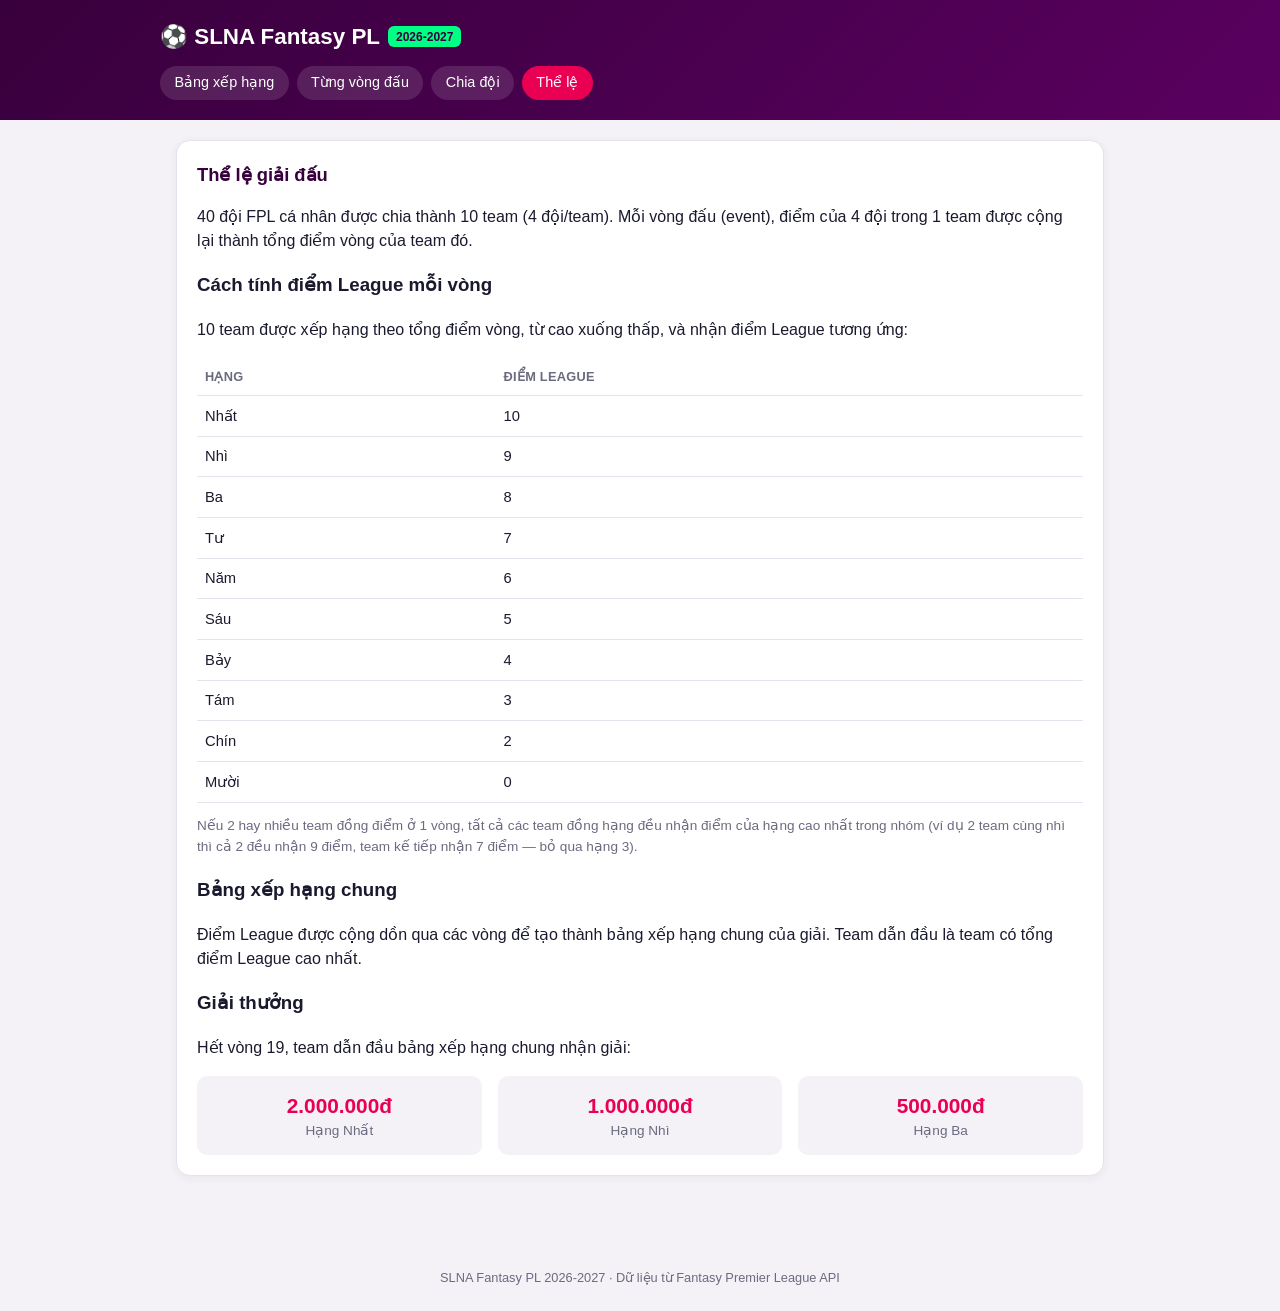
==== rules.html @ 644e170e "Initial version: static FPL classic-league site with hourly score sync Vanilla HTML/CSS/JS frontend " ====
<!doctype html>
<html lang="vi">
<head>
  <meta charset="utf-8" />
  <meta name="viewport" content="width=device-width, initial-scale=1" />
  <title>SLNA Fantasy PL 2026-2027 — Thể lệ</title>
  <link rel="stylesheet" href="assets/style.css" />
</head>
<body>
  <header class="site-header">
    <div class="header-inner">
      <h1>⚽ SLNA Fantasy PL <span class="badge">2026-2027</span></h1>
      <nav class="site-nav">
        <a href="index.html">Bảng xếp hạng</a>
        <a href="round.html">Từng vòng đấu</a>
        <a href="teams.html">Chia đội</a>
        <a href="rules.html" class="active">Thể lệ</a>
      </nav>
    </div>
  </header>

  <main>
    <div class="card">
      <h2>Thể lệ giải đấu</h2>
      <p>40 đội FPL cá nhân được chia thành 10 team (4 đội/team). Mỗi vòng đấu (event),
        điểm của 4 đội trong 1 team được cộng lại thành tổng điểm vòng của team đó.</p>

      <h3>Cách tính điểm League mỗi vòng</h3>
      <p>10 team được xếp hạng theo tổng điểm vòng, từ cao xuống thấp, và nhận điểm League
        tương ứng:</p>
      <table>
        <thead>
          <tr><th>Hạng</th><th>Điểm League</th></tr>
        </thead>
        <tbody>
          <tr><td>Nhất</td><td>10</td></tr>
          <tr><td>Nhì</td><td>9</td></tr>
          <tr><td>Ba</td><td>8</td></tr>
          <tr><td>Tư</td><td>7</td></tr>
          <tr><td>Năm</td><td>6</td></tr>
          <tr><td>Sáu</td><td>5</td></tr>
          <tr><td>Bảy</td><td>4</td></tr>
          <tr><td>Tám</td><td>3</td></tr>
          <tr><td>Chín</td><td>2</td></tr>
          <tr><td>Mười</td><td>0</td></tr>
        </tbody>
      </table>
      <p class="muted">Nếu 2 hay nhiều team đồng điểm ở 1 vòng, tất cả các team đồng hạng
        đều nhận điểm của hạng cao nhất trong nhóm (ví dụ 2 team cùng nhì thì cả 2 đều nhận
        9 điểm, team kế tiếp nhận 7 điểm — bỏ qua hạng 3).</p>

      <h3>Bảng xếp hạng chung</h3>
      <p>Điểm League được cộng dồn qua các vòng để tạo thành bảng xếp hạng chung của giải.
        Team dẫn đầu là team có tổng điểm League cao nhất.</p>

      <h3>Giải thưởng</h3>
      <p>Hết vòng 19, team dẫn đầu bảng xếp hạng chung nhận giải:</p>
      <div class="prize-list">
        <div class="prize">
          <div class="amount">2.000.000đ</div>
          <div class="muted">Hạng Nhất</div>
        </div>
        <div class="prize">
          <div class="amount">1.000.000đ</div>
          <div class="muted">Hạng Nhì</div>
        </div>
        <div class="prize">
          <div class="amount">500.000đ</div>
          <div class="muted">Hạng Ba</div>
        </div>
      </div>
    </div>
  </main>

  <footer>SLNA Fantasy PL 2026-2027 · Dữ liệu từ Fantasy Premier League API</footer>
  <script src="assets/app.js"></script>
</body>
</html>
---- assets/style.css ----
:root {
  --pl-purple: #38003c;
  --pl-pink: #e90052;
  --pl-green: #00ff85;
  --pl-cyan: #04f5ff;
  --bg: #f4f2f7;
  --card-bg: #ffffff;
  --text: #1a1a2e;
  --text-muted: #6b6b80;
  --border: #e6e1ec;
  --gold: #ffd700;
  --silver: #c0c0c0;
  --bronze: #cd7f32;
}

* {
  box-sizing: border-box;
}

body {
  margin: 0;
  font-family: "Segoe UI", Roboto, Helvetica, Arial, sans-serif;
  background: var(--bg);
  color: var(--text);
  line-height: 1.5;
}

header.site-header {
  background: linear-gradient(135deg, var(--pl-purple), #5a0060);
  color: #fff;
  padding: 1.25rem 1rem;
}

header.site-header .header-inner {
  max-width: 960px;
  margin: 0 auto;
}

header.site-header h1 {
  margin: 0 0 0.75rem 0;
  font-size: 1.4rem;
  display: flex;
  align-items: center;
  gap: 0.5rem;
}

header.site-header h1 .badge {
  background: var(--pl-green);
  color: var(--pl-purple);
  border-radius: 6px;
  padding: 0.1rem 0.5rem;
  font-size: 0.75rem;
  font-weight: 700;
}

nav.site-nav {
  display: flex;
  flex-wrap: wrap;
  gap: 0.5rem;
}

nav.site-nav a {
  color: #fff;
  text-decoration: none;
  background: rgba(255, 255, 255, 0.12);
  padding: 0.4rem 0.9rem;
  border-radius: 999px;
  font-size: 0.9rem;
  transition: background 0.15s ease;
}

nav.site-nav a:hover,
nav.site-nav a.active {
  background: var(--pl-pink);
}

main {
  max-width: 960px;
  margin: 0 auto;
  padding: 1.25rem 1rem 3rem;
}

.card {
  background: var(--card-bg);
  border-radius: 14px;
  padding: 1.25rem;
  margin-bottom: 1.25rem;
  box-shadow: 0 2px 10px rgba(56, 0, 60, 0.06);
  border: 1px solid var(--border);
}

.card h2 {
  margin-top: 0;
  color: var(--pl-purple);
  font-size: 1.15rem;
}

table {
  width: 100%;
  border-collapse: collapse;
  font-size: 0.92rem;
}

th, td {
  text-align: left;
  padding: 0.55rem 0.5rem;
  border-bottom: 1px solid var(--border);
}

th {
  color: var(--text-muted);
  font-weight: 600;
  font-size: 0.8rem;
  text-transform: uppercase;
  letter-spacing: 0.02em;
}

tbody tr:hover {
  background: #faf7fb;
}

.rank-cell {
  font-weight: 700;
  width: 2.5rem;
}

.rank-1 { color: var(--pl-purple); }
.medal {
  display: inline-block;
  width: 1.4rem;
  height: 1.4rem;
  border-radius: 50%;
  text-align: center;
  line-height: 1.4rem;
  font-size: 0.75rem;
  font-weight: 700;
  color: #fff;
}
.medal.gold { background: var(--gold); color: #5a4600; }
.medal.silver { background: var(--silver); color: #444; }
.medal.bronze { background: var(--bronze); color: #fff; }

.team-name {
  font-weight: 700;
}

.pill {
  display: inline-block;
  background: var(--pl-green);
  color: var(--pl-purple);
  border-radius: 999px;
  padding: 0.15rem 0.6rem;
  font-weight: 700;
  font-size: 0.85rem;
}

select#round-select {
  padding: 0.5rem 0.75rem;
  border-radius: 8px;
  border: 1px solid var(--border);
  font-size: 0.95rem;
  margin-bottom: 1rem;
  background: #fff;
}

.teams-grid {
  display: grid;
  grid-template-columns: repeat(auto-fit, minmax(260px, 1fr));
  gap: 1rem;
}

.team-card h3 {
  margin: 0 0 0.6rem 0;
  color: var(--pl-pink);
  font-size: 1rem;
}

.team-card ul {
  list-style: none;
  margin: 0;
  padding: 0;
}

.team-card li {
  padding: 0.35rem 0;
  border-bottom: 1px dashed var(--border);
  font-size: 0.9rem;
}

.team-card li:last-child {
  border-bottom: none;
}

.entry-manager {
  color: var(--text-muted);
  font-size: 0.82rem;
}

.prize-list {
  display: flex;
  flex-wrap: wrap;
  gap: 1rem;
}

.prize {
  flex: 1 1 160px;
  background: var(--bg);
  border-radius: 10px;
  padding: 0.85rem;
  text-align: center;
}

.prize .amount {
  font-size: 1.3rem;
  font-weight: 800;
  color: var(--pl-pink);
}

.muted {
  color: var(--text-muted);
  font-size: 0.85rem;
}

.updated-at {
  text-align: right;
  color: var(--text-muted);
  font-size: 0.8rem;
  margin-top: -0.5rem;
}

footer {
  text-align: center;
  color: var(--text-muted);
  font-size: 0.8rem;
  padding: 1.5rem 1rem;
}

@media (max-width: 600px) {
  header.site-header h1 { font-size: 1.15rem; }
  table { font-size: 0.82rem; }
  th, td { padding: 0.45rem 0.35rem; }
}
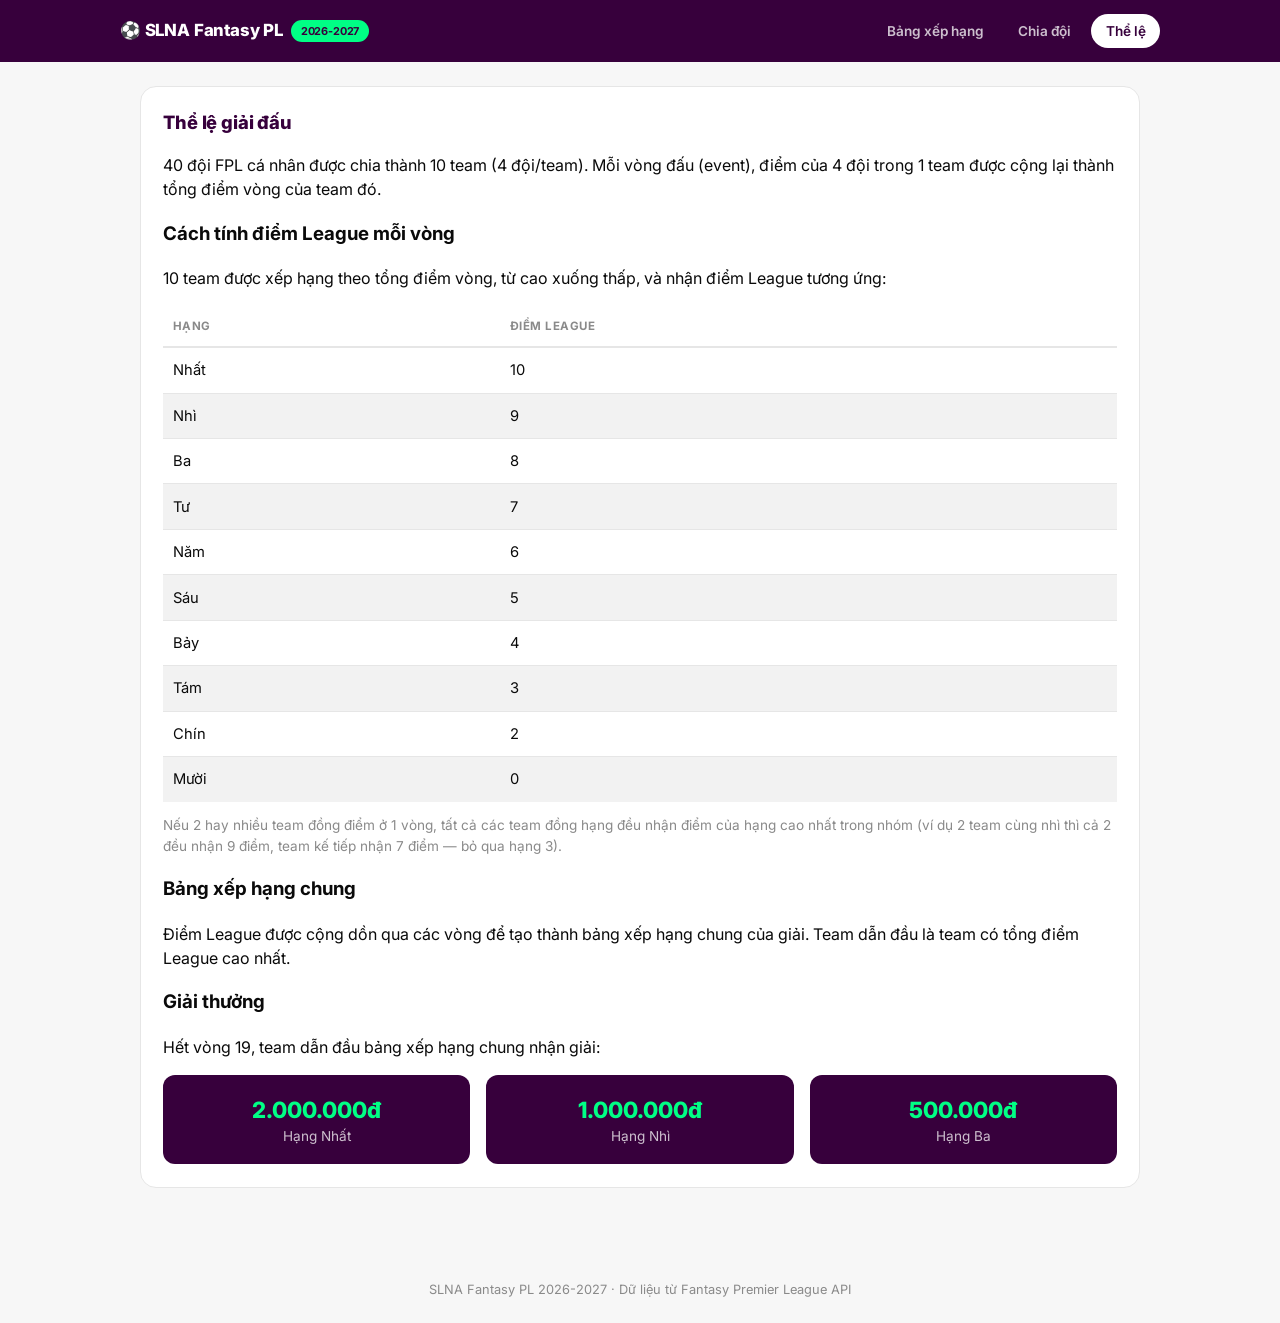
==== commit c7703f68: "Merge round-by-round view into standings, add full/compact toggle Replace the separate round.html pa" ====
--- a/rules.html
+++ b/rules.html
@@ -12,7 +12,6 @@
       <h1>⚽ SLNA Fantasy PL <span class="badge">2026-2027</span></h1>
       <nav class="site-nav">
         <a href="index.html">Bảng xếp hạng</a>
-        <a href="round.html">Từng vòng đấu</a>
         <a href="teams.html">Chia đội</a>
         <a href="rules.html" class="active">Thể lệ</a>
       </nav>
--- a/assets/style.css
+++ b/assets/style.css
@@ -1,16 +1,24 @@
+@import url("https://fonts.googleapis.com/css2?family=Inter:wght@400;500;600;700;800&display=swap");
+
 :root {
-  --pl-purple: #38003c;
-  --pl-pink: #e90052;
-  --pl-green: #00ff85;
-  --pl-cyan: #04f5ff;
-  --bg: #f4f2f7;
-  --card-bg: #ffffff;
-  --text: #1a1a2e;
-  --text-muted: #6b6b80;
-  --border: #e6e1ec;
-  --gold: #ffd700;
-  --silver: #c0c0c0;
-  --bronze: #cd7f32;
+  --fpl-purple: #37003c;
+  --fpl-purple-dark: #240027;
+  --fpl-pink: #e90052;
+  --fpl-green: #00ff85;
+  --fpl-cyan: #04f5ff;
+  --bg: #f7f7f7;
+  --surface: #ffffff;
+  --stripe: #f2f2f2;
+  --border: #e6e6e6;
+  --text: #0a0a0a;
+  --text-secondary: #5a5a5a;
+  --text-muted: #8a8a8a;
+  --gold: #ffc72c;
+  --silver: #b8bec5;
+  --bronze: #c98a4b;
+  --radius-lg: 16px;
+  --radius-md: 12px;
+  --radius-pill: 9999px;
 }
 
 * {
@@ -19,81 +27,117 @@
 
 body {
   margin: 0;
-  font-family: "Segoe UI", Roboto, Helvetica, Arial, sans-serif;
+  font-family: "Inter", -apple-system, BlinkMacSystemFont, "Segoe UI", Roboto, Helvetica, Arial, sans-serif;
   background: var(--bg);
   color: var(--text);
   line-height: 1.5;
-}
+  -webkit-font-smoothing: antialiased;
+}
+
+/* ---------- Header ---------- */
 
 header.site-header {
-  background: linear-gradient(135deg, var(--pl-purple), #5a0060);
+  position: sticky;
+  top: 0;
+  z-index: 10;
+  background: var(--fpl-purple);
+  padding: 0.85rem 1.25rem;
+}
+
+header.site-header .header-inner {
+  max-width: 1040px;
+  margin: 0 auto;
+  display: flex;
+  align-items: center;
+  justify-content: space-between;
+  gap: 1rem;
+  flex-wrap: wrap;
+}
+
+header.site-header h1 {
+  margin: 0;
+  font-size: 1.05rem;
+  font-weight: 800;
+  letter-spacing: -0.01em;
   color: #fff;
-  padding: 1.25rem 1rem;
-}
-
-header.site-header .header-inner {
-  max-width: 960px;
+  display: flex;
+  align-items: center;
+  gap: 0.5rem;
+  white-space: nowrap;
+}
+
+header.site-header h1 .badge {
+  background: var(--fpl-green);
+  color: var(--fpl-purple);
+  border-radius: var(--radius-pill);
+  padding: 0.15rem 0.6rem;
+  font-size: 0.68rem;
+  font-weight: 700;
+}
+
+nav.site-nav {
+  display: flex;
+  flex-wrap: nowrap;
+  gap: 0.35rem;
+  overflow-x: auto;
+  scrollbar-width: none;
+  -ms-overflow-style: none;
+}
+
+nav.site-nav::-webkit-scrollbar {
+  display: none;
+}
+
+nav.site-nav a {
+  color: rgba(255, 255, 255, 0.75);
+  text-decoration: none;
+  padding: 0.45rem 0.9rem;
+  border-radius: var(--radius-pill);
+  font-size: 0.85rem;
+  font-weight: 600;
+  white-space: nowrap;
+  transition: background 0.15s ease, color 0.15s ease;
+}
+
+nav.site-nav a:hover {
+  background: rgba(255, 255, 255, 0.1);
+  color: #fff;
+}
+
+nav.site-nav a.active {
+  background: #fff;
+  color: var(--fpl-purple);
+}
+
+/* ---------- Layout ---------- */
+
+main {
+  max-width: 1040px;
   margin: 0 auto;
-}
-
-header.site-header h1 {
-  margin: 0 0 0.75rem 0;
-  font-size: 1.4rem;
-  display: flex;
-  align-items: center;
-  gap: 0.5rem;
-}
-
-header.site-header h1 .badge {
-  background: var(--pl-green);
-  color: var(--pl-purple);
-  border-radius: 6px;
-  padding: 0.1rem 0.5rem;
-  font-size: 0.75rem;
-  font-weight: 700;
-}
-
-nav.site-nav {
-  display: flex;
-  flex-wrap: wrap;
-  gap: 0.5rem;
-}
-
-nav.site-nav a {
-  color: #fff;
-  text-decoration: none;
-  background: rgba(255, 255, 255, 0.12);
-  padding: 0.4rem 0.9rem;
-  border-radius: 999px;
-  font-size: 0.9rem;
-  transition: background 0.15s ease;
-}
-
-nav.site-nav a:hover,
-nav.site-nav a.active {
-  background: var(--pl-pink);
-}
-
-main {
-  max-width: 960px;
-  margin: 0 auto;
-  padding: 1.25rem 1rem 3rem;
+  padding: 1.5rem 1.25rem 3rem;
 }
 
 .card {
-  background: var(--card-bg);
-  border-radius: 14px;
-  padding: 1.25rem;
+  background: var(--surface);
+  border-radius: var(--radius-lg);
+  padding: 1.4rem;
   margin-bottom: 1.25rem;
-  box-shadow: 0 2px 10px rgba(56, 0, 60, 0.06);
   border: 1px solid var(--border);
 }
 
 .card h2 {
-  margin-top: 0;
-  color: var(--pl-purple);
+  margin: 0 0 1rem 0;
+  color: var(--fpl-purple);
   font-size: 1.15rem;
-}
+  font-weight: 800;
+  letter-spacing: -0.01em;
+}
+
+.card h3 {
+  font-weight: 700;
+}
+
+/* ---------- Table ---------- */
 
 table {
   width: 100%;
@@ -103,41 +147,53 @@
 
 th, td {
   text-align: left;
-  padding: 0.55rem 0.5rem;
+  padding: 0.7rem 0.6rem;
+}
+
+th {
+  color: var(--text-muted);
+  font-weight: 700;
+  font-size: 0.72rem;
+  text-transform: uppercase;
+  letter-spacing: 0.04em;
+  border-bottom: 2px solid var(--border);
+}
+
+tbody tr {
   border-bottom: 1px solid var(--border);
 }
 
-th {
-  color: var(--text-muted);
-  font-weight: 600;
-  font-size: 0.8rem;
-  text-transform: uppercase;
-  letter-spacing: 0.02em;
-}
-
-tbody tr:hover {
-  background: #faf7fb;
+tbody tr:nth-child(even) {
+  background: var(--stripe);
+}
+
+tbody tr:last-child {
+  border-bottom: none;
+}
+
+.standings-row:hover {
+  background: #f4e9f5;
 }
 
 .rank-cell {
-  font-weight: 700;
+  font-weight: 800;
   width: 2.5rem;
-}
-
-.rank-1 { color: var(--pl-purple); }
+  color: var(--text-secondary);
+}
+
 .medal {
-  display: inline-block;
-  width: 1.4rem;
-  height: 1.4rem;
+  display: inline-flex;
+  align-items: center;
+  justify-content: center;
+  width: 1.5rem;
+  height: 1.5rem;
   border-radius: 50%;
-  text-align: center;
-  line-height: 1.4rem;
   font-size: 0.75rem;
-  font-weight: 700;
+  font-weight: 800;
   color: #fff;
 }
-.medal.gold { background: var(--gold); color: #5a4600; }
-.medal.silver { background: var(--silver); color: #444; }
+.medal.gold { background: var(--gold); color: var(--fpl-purple-dark); }
+.medal.silver { background: var(--silver); color: #3a3a3a; }
 .medal.bronze { background: var(--bronze); color: #fff; }
 
 .team-name {
@@ -146,33 +202,81 @@
 
 .pill {
   display: inline-block;
-  background: var(--pl-green);
-  color: var(--pl-purple);
-  border-radius: 999px;
-  padding: 0.15rem 0.6rem;
-  font-weight: 700;
+  background: var(--fpl-purple);
+  color: var(--fpl-green);
+  border-radius: var(--radius-pill);
+  padding: 0.2rem 0.7rem;
+  font-weight: 800;
   font-size: 0.85rem;
 }
 
-select#round-select {
-  padding: 0.5rem 0.75rem;
-  border-radius: 8px;
-  border: 1px solid var(--border);
-  font-size: 0.95rem;
-  margin-bottom: 1rem;
-  background: #fff;
-}
+.standings-controls {
+  display: flex;
+  align-items: center;
+  justify-content: space-between;
+  flex-wrap: wrap;
+  gap: 0.75rem;
+  margin-bottom: 1.1rem;
+}
+
+#gw-select {
+  padding: 0.55rem 0.9rem;
+  border-radius: var(--radius-md);
+  border: 1.5px solid var(--border);
+  font-size: 0.92rem;
+  font-weight: 600;
+  font-family: inherit;
+  background: var(--surface);
+  color: var(--text);
+}
+
+.view-toggle {
+  display: inline-flex;
+  border: 1.5px solid var(--border);
+  border-radius: var(--radius-pill);
+  padding: 0.2rem;
+  gap: 0.2rem;
+}
+
+.view-btn {
+  border: none;
+  background: transparent;
+  padding: 0.4rem 0.9rem;
+  border-radius: var(--radius-pill);
+  font-family: inherit;
+  font-size: 0.82rem;
+  font-weight: 700;
+  color: var(--text-secondary);
+  cursor: pointer;
+  transition: background 0.15s ease, color 0.15s ease;
+}
+
+.view-btn:hover {
+  color: var(--fpl-purple);
+}
+
+.view-btn.active {
+  background: var(--fpl-purple);
+  color: #fff;
+}
+
+/* ---------- Teams ---------- */
 
 .teams-grid {
   display: grid;
-  grid-template-columns: repeat(auto-fit, minmax(260px, 1fr));
+  grid-template-columns: repeat(auto-fit, minmax(250px, 1fr));
   gap: 1rem;
 }
 
+.team-card {
+  border-top: 4px solid var(--fpl-pink);
+}
+
 .team-card h3 {
-  margin: 0 0 0.6rem 0;
-  color: var(--pl-pink);
+  margin: 0 0 0.75rem 0;
+  color: var(--fpl-purple);
   font-size: 1rem;
+  font-weight: 800;
 }
 
 .team-card ul {
@@ -182,9 +286,9 @@
 }
 
 .team-card li {
-  padding: 0.35rem 0;
-  border-bottom: 1px dashed var(--border);
-  font-size: 0.9rem;
+  padding: 0.5rem 0;
+  border-bottom: 1px solid var(--border);
+  font-size: 0.88rem;
 }
 
 .team-card li:last-child {
@@ -193,8 +297,101 @@
 
 .entry-manager {
   color: var(--text-muted);
-  font-size: 0.82rem;
-}
+  font-size: 0.8rem;
+}
+
+/* ---------- Standings expand ---------- */
+
+.standings-row {
+  cursor: pointer;
+}
+
+.expand-hint {
+  color: var(--text-muted);
+  font-size: 0.7rem;
+  display: inline-block;
+  transition: transform 0.15s ease;
+}
+
+.standings-row.expanded .expand-hint {
+  transform: rotate(180deg);
+}
+
+.standings-detail-row td {
+  background: var(--stripe);
+  padding: 0.75rem 0.9rem;
+}
+
+.entry-detail-list {
+  list-style: none;
+  margin: 0;
+  padding: 0;
+  display: grid;
+  gap: 0.5rem;
+}
+
+.entry-detail-list li {
+  display: flex;
+  align-items: center;
+  gap: 0.6rem;
+  flex-wrap: wrap;
+  font-size: 0.88rem;
+}
+
+.entry-detail-list a {
+  color: var(--fpl-purple);
+  font-weight: 700;
+  text-decoration: none;
+}
+
+.entry-detail-list a:hover {
+  text-decoration: underline;
+}
+
+.entry-points {
+  margin-left: auto;
+}
+
+.copy-link-btn {
+  display: inline-flex;
+  align-items: center;
+  justify-content: center;
+  width: 1.6rem;
+  height: 1.6rem;
+  border: 1.5px solid var(--border);
+  background: var(--surface);
+  border-radius: 8px;
+  color: var(--text-muted);
+  font-size: 0.85rem;
+  line-height: 1;
+  cursor: pointer;
+  vertical-align: middle;
+  margin-left: 0.25rem;
+  padding: 0;
+  transition: all 0.15s ease;
+}
+
+.copy-link-btn:hover {
+  color: var(--fpl-pink);
+  border-color: var(--fpl-pink);
+}
+
+.copy-link-btn.copied {
+  color: #fff;
+  background: var(--fpl-green);
+  border-color: var(--fpl-green);
+}
+
+.mobile-note {
+  background: #fff4e5;
+  border: 1px solid #ffdcae;
+  border-radius: var(--radius-md);
+  padding: 0.8rem 1rem;
+  font-size: 0.85rem;
+  margin: 0;
+}
+
+/* ---------- Rules page ---------- */
 
 .prize-list {
   display: flex;
@@ -204,16 +401,20 @@
 
 .prize {
   flex: 1 1 160px;
-  background: var(--bg);
-  border-radius: 10px;
-  padding: 0.85rem;
+  background: var(--fpl-purple);
+  border-radius: var(--radius-md);
+  padding: 1.1rem;
   text-align: center;
 }
 
 .prize .amount {
-  font-size: 1.3rem;
-  font-weight: 800;
-  color: var(--pl-pink);
+  font-size: 1.4rem;
+  font-weight: 800;
+  color: var(--fpl-green);
+}
+
+.prize .muted {
+  color: rgba(255, 255, 255, 0.75);
 }
 
 .muted {
@@ -225,7 +426,7 @@
   text-align: right;
   color: var(--text-muted);
   font-size: 0.8rem;
-  margin-top: -0.5rem;
+  margin: 0 0 0.75rem;
 }
 
 footer {
@@ -236,7 +437,8 @@
 }
 
 @media (max-width: 600px) {
-  header.site-header h1 { font-size: 1.15rem; }
-  table { font-size: 0.82rem; }
-  th, td { padding: 0.45rem 0.35rem; }
-}
+  header.site-header h1 { font-size: 0.95rem; }
+  header.site-header h1 .badge { display: none; }
+  table { font-size: 0.85rem; }
+  th, td { padding: 0.55rem 0.4rem; }
+}
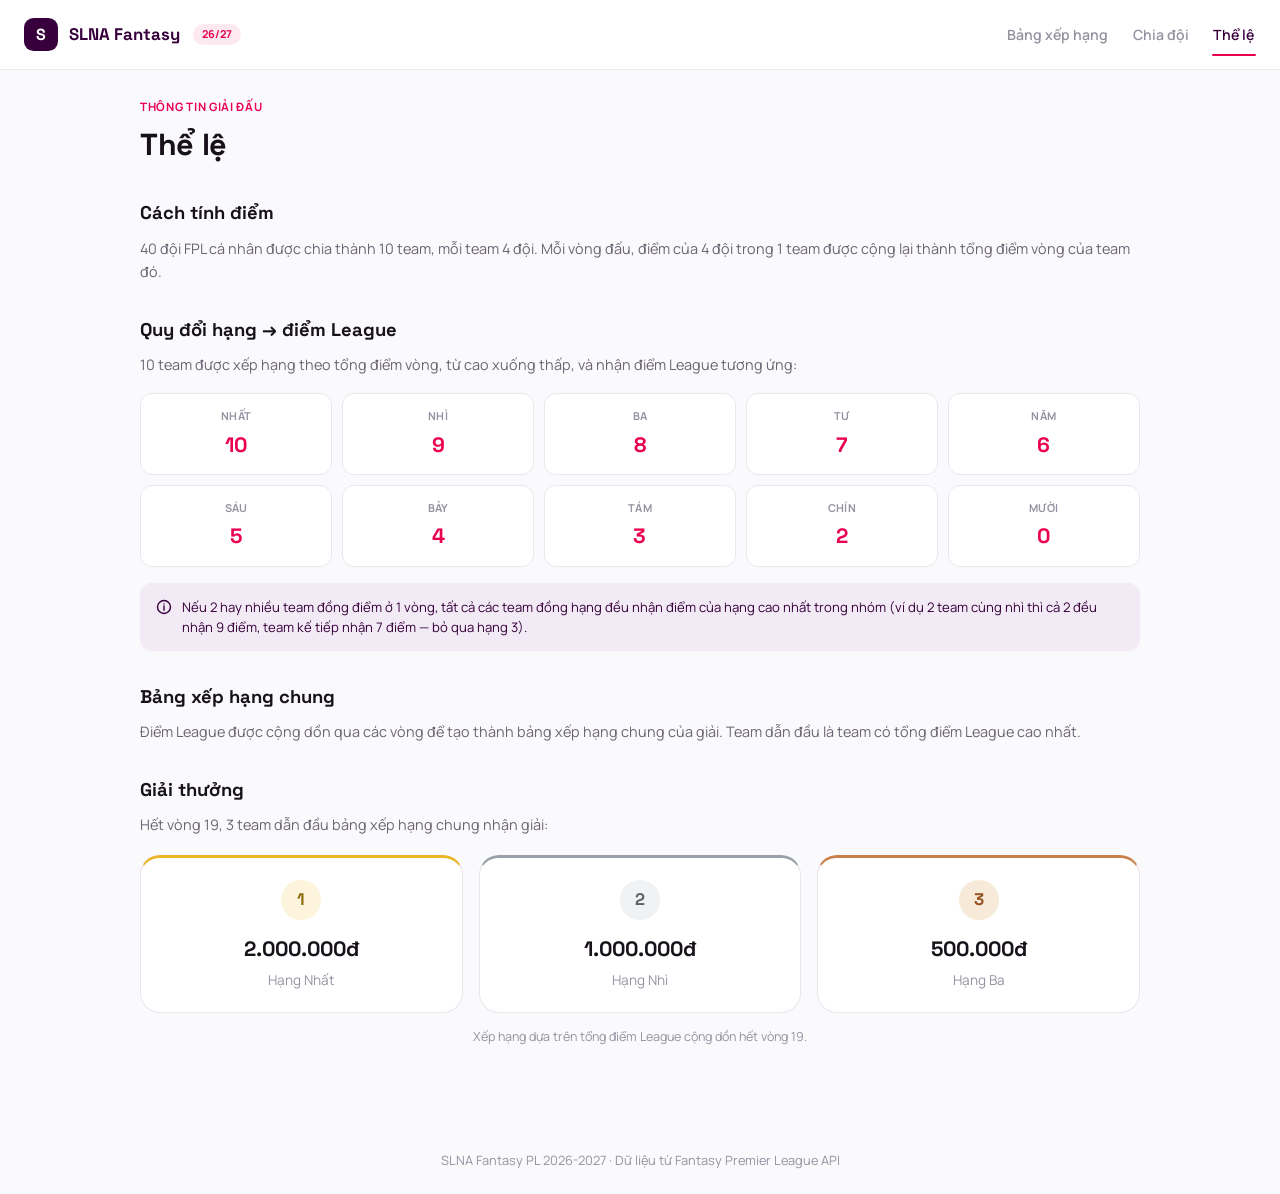
==== commit 68a04490: "Apply the full Claude Design canvas visual system to the live site Switch fonts to Space Grotesk + M" ====
--- a/rules.html
+++ b/rules.html
@@ -8,68 +8,96 @@
 </head>
 <body>
   <header class="site-header">
-    <div class="header-inner">
-      <h1>⚽ SLNA Fantasy PL <span class="badge">2026-2027</span></h1>
-      <nav class="site-nav">
-        <a href="index.html">Bảng xếp hạng</a>
-        <a href="teams.html">Chia đội</a>
-        <a href="rules.html" class="active">Thể lệ</a>
-      </nav>
+    <div class="brand">
+      <div class="brand-mark">S</div>
+      <span class="brand-name">SLNA Fantasy</span>
+      <span class="brand-season">26/27</span>
     </div>
+    <nav class="site-nav">
+      <a href="index.html">Bảng xếp hạng</a>
+      <a href="teams.html">Chia đội</a>
+      <a href="rules.html" class="active">Thể lệ</a>
+    </nav>
   </header>
 
   <main>
-    <div class="card">
-      <h2>Thể lệ giải đấu</h2>
-      <p>40 đội FPL cá nhân được chia thành 10 team (4 đội/team). Mỗi vòng đấu (event),
-        điểm của 4 đội trong 1 team được cộng lại thành tổng điểm vòng của team đó.</p>
+    <span class="eyebrow">Thông tin giải đấu</span>
+    <h1 class="title" style="margin-bottom: 2rem;">Thể lệ</h1>
 
-      <h3>Cách tính điểm League mỗi vòng</h3>
+    <div class="section">
+      <h2>Cách tính điểm</h2>
+      <p>40 đội FPL cá nhân được chia thành 10 team, mỗi team 4 đội. Mỗi vòng đấu, điểm
+        của 4 đội trong 1 team được cộng lại thành tổng điểm vòng của team đó.</p>
+    </div>
+
+    <div class="section">
+      <h2>Quy đổi hạng → điểm League</h2>
       <p>10 team được xếp hạng theo tổng điểm vòng, từ cao xuống thấp, và nhận điểm League
         tương ứng:</p>
-      <table>
-        <thead>
-          <tr><th>Hạng</th><th>Điểm League</th></tr>
-        </thead>
-        <tbody>
-          <tr><td>Nhất</td><td>10</td></tr>
-          <tr><td>Nhì</td><td>9</td></tr>
-          <tr><td>Ba</td><td>8</td></tr>
-          <tr><td>Tư</td><td>7</td></tr>
-          <tr><td>Năm</td><td>6</td></tr>
-          <tr><td>Sáu</td><td>5</td></tr>
-          <tr><td>Bảy</td><td>4</td></tr>
-          <tr><td>Tám</td><td>3</td></tr>
-          <tr><td>Chín</td><td>2</td></tr>
-          <tr><td>Mười</td><td>0</td></tr>
-        </tbody>
-      </table>
-      <p class="muted">Nếu 2 hay nhiều team đồng điểm ở 1 vòng, tất cả các team đồng hạng
-        đều nhận điểm của hạng cao nhất trong nhóm (ví dụ 2 team cùng nhì thì cả 2 đều nhận
-        9 điểm, team kế tiếp nhận 7 điểm — bỏ qua hạng 3).</p>
+      <div class="rank-grid">
+        <div class="rank-grid-item"><div class="r">Nhất</div><div class="p">10</div></div>
+        <div class="rank-grid-item"><div class="r">Nhì</div><div class="p">9</div></div>
+        <div class="rank-grid-item"><div class="r">Ba</div><div class="p">8</div></div>
+        <div class="rank-grid-item"><div class="r">Tư</div><div class="p">7</div></div>
+        <div class="rank-grid-item"><div class="r">Năm</div><div class="p">6</div></div>
+        <div class="rank-grid-item"><div class="r">Sáu</div><div class="p">5</div></div>
+        <div class="rank-grid-item"><div class="r">Bảy</div><div class="p">4</div></div>
+        <div class="rank-grid-item"><div class="r">Tám</div><div class="p">3</div></div>
+        <div class="rank-grid-item"><div class="r">Chín</div><div class="p">2</div></div>
+        <div class="rank-grid-item"><div class="r">Mười</div><div class="p">0</div></div>
+      </div>
+      <div class="callout">
+        <svg width="16" height="16" viewBox="0 0 16 16" fill="none"><circle cx="8" cy="8" r="6.5" stroke="currentColor" stroke-width="1.4"/><path d="M8 7v4.2M8 5v.01" stroke="currentColor" stroke-width="1.4" stroke-linecap="round"/></svg>
+        <span>Nếu 2 hay nhiều team đồng điểm ở 1 vòng, tất cả các team đồng hạng đều nhận
+          điểm của hạng cao nhất trong nhóm (ví dụ 2 team cùng nhì thì cả 2 đều nhận 9
+          điểm, team kế tiếp nhận 7 điểm — bỏ qua hạng 3).</span>
+      </div>
+    </div>
 
-      <h3>Bảng xếp hạng chung</h3>
+    <div class="section">
+      <h2>Bảng xếp hạng chung</h2>
       <p>Điểm League được cộng dồn qua các vòng để tạo thành bảng xếp hạng chung của giải.
         Team dẫn đầu là team có tổng điểm League cao nhất.</p>
+    </div>
 
-      <h3>Giải thưởng</h3>
-      <p>Hết vòng 19, team dẫn đầu bảng xếp hạng chung nhận giải:</p>
+    <div class="section">
+      <h2>Giải thưởng</h2>
+      <p>Hết vòng 19, 3 team dẫn đầu bảng xếp hạng chung nhận giải:</p>
       <div class="prize-list">
-        <div class="prize">
+        <div class="prize gold">
+          <div class="prize-num">1</div>
           <div class="amount">2.000.000đ</div>
           <div class="muted">Hạng Nhất</div>
         </div>
-        <div class="prize">
+        <div class="prize silver">
+          <div class="prize-num">2</div>
           <div class="amount">1.000.000đ</div>
           <div class="muted">Hạng Nhì</div>
         </div>
-        <div class="prize">
+        <div class="prize bronze">
+          <div class="prize-num">3</div>
           <div class="amount">500.000đ</div>
           <div class="muted">Hạng Ba</div>
         </div>
       </div>
+      <div class="prizes-note">Xếp hạng dựa trên tổng điểm League cộng dồn hết vòng 19.</div>
     </div>
   </main>
+
+  <nav class="tabbar">
+    <a href="index.html">
+      <svg width="20" height="20" viewBox="0 0 20 20" fill="none"><path d="M4 11h3v6H4v-6zM8.5 6h3v11h-3V6zM13 13h3v4h-3v-4z" stroke="currentColor" stroke-width="1.4" stroke-linejoin="round"/></svg>
+      <span>Xếp hạng</span>
+    </a>
+    <a href="teams.html">
+      <svg width="20" height="20" viewBox="0 0 20 20" fill="none"><rect x="3.5" y="3.5" width="5.5" height="5.5" rx="1.3" stroke="currentColor" stroke-width="1.4"/><rect x="11" y="3.5" width="5.5" height="5.5" rx="1.3" stroke="currentColor" stroke-width="1.4"/><rect x="3.5" y="11" width="5.5" height="5.5" rx="1.3" stroke="currentColor" stroke-width="1.4"/><rect x="11" y="11" width="5.5" height="5.5" rx="1.3" stroke="currentColor" stroke-width="1.4"/></svg>
+      <span>Chia đội</span>
+    </a>
+    <a href="rules.html" class="active">
+      <svg width="20" height="20" viewBox="0 0 20 20" fill="none"><path d="M5 3.5h7l3 3V16a1 1 0 0 1-1 1H5a1 1 0 0 1-1-1V4.5a1 1 0 0 1 1-1z" stroke="currentColor" stroke-width="1.4" stroke-linejoin="round"/><path d="M7 9h6M7 12h6" stroke="currentColor" stroke-width="1.4" stroke-linecap="round"/></svg>
+      <span>Thể lệ</span>
+    </a>
+  </nav>
 
   <footer>SLNA Fantasy PL 2026-2027 · Dữ liệu từ Fantasy Premier League API</footer>
   <script src="assets/app.js"></script>
--- a/assets/style.css
+++ b/assets/style.css
@@ -1,24 +1,28 @@
-@import url("https://fonts.googleapis.com/css2?family=Inter:wght@400;500;600;700;800&display=swap");
+@import url("https://fonts.googleapis.com/css2?family=Space+Grotesk:wght@500;600;700&family=Manrope:wght@400;500;600;700;800&display=swap");
 
 :root {
-  --fpl-purple: #37003c;
-  --fpl-purple-dark: #240027;
-  --fpl-pink: #e90052;
-  --fpl-green: #00ff85;
-  --fpl-cyan: #04f5ff;
-  --bg: #f7f7f7;
+  --bg: #faf9fb;
   --surface: #ffffff;
-  --stripe: #f2f2f2;
-  --border: #e6e6e6;
-  --text: #0a0a0a;
-  --text-secondary: #5a5a5a;
-  --text-muted: #8a8a8a;
-  --gold: #ffc72c;
-  --silver: #b8bec5;
-  --bronze: #c98a4b;
-  --radius-lg: 16px;
+  --stripe: #f4f2f6;
+  --text: #17121a;
+  --text-2: #6b6473;
+  --text-3: #9691a0;
+  --border: #ece7ee;
+  --purple: #37003c;
+  --pink: #e90052;
+  --green: #009e58;
+  --pink-tint: #fdeaf1;
+  --purple-tint: #f2eaf4;
+  --green-tint: #e4f8ec;
+  --gold: #eab628;
+  --gold-tint: #fdf4dd;
+  --silver: #9aa1ab;
+  --silver-tint: #f1f2f4;
+  --bronze: #c9814c;
+  --bronze-tint: #f8ead9;
+  --radius-lg: 20px;
   --radius-md: 12px;
-  --radius-pill: 9999px;
+  --radius-pill: 999px;
 }
 
 * {
@@ -27,86 +31,116 @@
 
 body {
   margin: 0;
-  font-family: "Inter", -apple-system, BlinkMacSystemFont, "Segoe UI", Roboto, Helvetica, Arial, sans-serif;
   background: var(--bg);
   color: var(--text);
+  font-family: "Manrope", -apple-system, BlinkMacSystemFont, "Segoe UI", sans-serif;
   line-height: 1.5;
   -webkit-font-smoothing: antialiased;
 }
 
-/* ---------- Header ---------- */
+a {
+  color: var(--pink);
+  text-decoration: none;
+}
+a:hover {
+  color: var(--purple);
+}
+
+h1, h2, h3 {
+  font-family: "Space Grotesk", "Manrope", sans-serif;
+  margin: 0;
+}
+
+/* ---------- Header / nav ---------- */
 
 header.site-header {
   position: sticky;
   top: 0;
   z-index: 10;
-  background: var(--fpl-purple);
-  padding: 0.85rem 1.25rem;
-}
-
-header.site-header .header-inner {
-  max-width: 1040px;
-  margin: 0 auto;
   display: flex;
   align-items: center;
   justify-content: space-between;
   gap: 1rem;
   flex-wrap: wrap;
-}
-
-header.site-header h1 {
-  margin: 0;
+  padding: 1rem 1.5rem;
+  background: var(--surface);
+  border-bottom: 1px solid var(--border);
+}
+
+.brand {
+  display: flex;
+  align-items: center;
+  gap: 0.7rem;
+}
+
+.brand-mark {
+  width: 2.1rem;
+  height: 2.1rem;
+  border-radius: 0.6rem;
+  background: var(--purple);
+  color: #fff;
+  display: flex;
+  align-items: center;
+  justify-content: center;
+  font-family: "Space Grotesk", sans-serif;
+  font-weight: 700;
+  font-size: 1rem;
+}
+
+.brand-name {
+  font-family: "Space Grotesk", sans-serif;
+  font-weight: 700;
   font-size: 1.05rem;
-  font-weight: 800;
-  letter-spacing: -0.01em;
-  color: #fff;
-  display: flex;
-  align-items: center;
-  gap: 0.5rem;
-  white-space: nowrap;
-}
-
-header.site-header h1 .badge {
-  background: var(--fpl-green);
-  color: var(--fpl-purple);
+  color: var(--purple);
+}
+
+.brand-season {
+  font-size: 0.68rem;
+  font-weight: 700;
+  color: var(--pink);
+  background: var(--pink-tint);
+  padding: 0.15rem 0.55rem;
   border-radius: var(--radius-pill);
-  padding: 0.15rem 0.6rem;
-  font-size: 0.68rem;
-  font-weight: 700;
+  margin-left: 0.15rem;
 }
 
 nav.site-nav {
   display: flex;
-  flex-wrap: nowrap;
-  gap: 0.35rem;
-  overflow-x: auto;
-  scrollbar-width: none;
-  -ms-overflow-style: none;
-}
-
-nav.site-nav::-webkit-scrollbar {
+  align-items: center;
+  gap: 1.35rem;
+}
+
+nav.site-nav a {
+  font-size: 0.88rem;
+  font-weight: 600;
+  color: var(--text-3);
+  padding: 0.5rem 0.1rem;
+  position: relative;
+}
+
+nav.site-nav a:hover {
+  color: var(--purple);
+}
+
+nav.site-nav a.active {
+  color: var(--purple);
+}
+
+nav.site-nav a.active::after {
+  content: "";
+  position: absolute;
+  left: 0;
+  right: 0;
+  bottom: -0.2rem;
+  height: 2px;
+  background: var(--pink);
+  border-radius: var(--radius-pill);
+}
+
+/* Bottom tab bar, mobile only (see media query) */
+
+nav.tabbar {
   display: none;
-}
-
-nav.site-nav a {
-  color: rgba(255, 255, 255, 0.75);
-  text-decoration: none;
-  padding: 0.45rem 0.9rem;
-  border-radius: var(--radius-pill);
-  font-size: 0.85rem;
-  font-weight: 600;
-  white-space: nowrap;
-  transition: background 0.15s ease, color 0.15s ease;
-}
-
-nav.site-nav a:hover {
-  background: rgba(255, 255, 255, 0.1);
-  color: #fff;
-}
-
-nav.site-nav a.active {
-  background: #fff;
-  color: var(--fpl-purple);
 }
 
 /* ---------- Layout ---------- */
@@ -114,7 +148,7 @@
 main {
   max-width: 1040px;
   margin: 0 auto;
-  padding: 1.5rem 1.25rem 3rem;
+  padding: 1.75rem 1.25rem 3rem;
 }
 
 .card {
@@ -125,90 +159,59 @@
   border: 1px solid var(--border);
 }
 
-.card h2 {
-  margin: 0 0 1rem 0;
-  color: var(--fpl-purple);
-  font-size: 1.15rem;
-  font-weight: 800;
+.page-head {
+  display: flex;
+  align-items: flex-end;
+  justify-content: space-between;
+  gap: 1.25rem;
+  flex-wrap: wrap;
+  margin-bottom: 1.5rem;
+}
+
+.eyebrow {
+  display: block;
+  font-size: 0.72rem;
+  font-weight: 700;
+  letter-spacing: 0.06em;
+  text-transform: uppercase;
+  color: var(--pink);
+  margin-bottom: 0.4rem;
+}
+
+h1.title {
+  font-size: 1.9rem;
+  font-weight: 700;
   letter-spacing: -0.01em;
-}
-
-.card h3 {
-  font-weight: 700;
-}
-
-/* ---------- Table ---------- */
-
-table {
-  width: 100%;
-  border-collapse: collapse;
-  font-size: 0.92rem;
-}
-
-th, td {
-  text-align: left;
-  padding: 0.7rem 0.6rem;
-}
-
-th {
-  color: var(--text-muted);
-  font-weight: 700;
-  font-size: 0.72rem;
-  text-transform: uppercase;
-  letter-spacing: 0.04em;
-  border-bottom: 2px solid var(--border);
-}
-
-tbody tr {
-  border-bottom: 1px solid var(--border);
-}
-
-tbody tr:nth-child(even) {
-  background: var(--stripe);
-}
-
-tbody tr:last-child {
-  border-bottom: none;
-}
-
-.standings-row:hover {
-  background: #f4e9f5;
-}
-
-.rank-cell {
-  font-weight: 800;
-  width: 2.5rem;
-  color: var(--text-secondary);
-}
-
-.medal {
-  display: inline-flex;
-  align-items: center;
-  justify-content: center;
-  width: 1.5rem;
-  height: 1.5rem;
+  color: var(--text);
+}
+
+.sub {
+  font-size: 0.9rem;
+  color: var(--text-2);
+  margin: 0.35rem 0 0;
+}
+
+.updated {
+  display: flex;
+  align-items: center;
+  gap: 0.5rem;
+  font-size: 0.8rem;
+  color: var(--text-2);
+  background: var(--surface);
+  border: 1px solid var(--border);
+  border-radius: var(--radius-pill);
+  padding: 0.5rem 0.85rem 0.5rem 0.6rem;
+}
+
+.live-dot {
+  width: 0.42rem;
+  height: 0.42rem;
   border-radius: 50%;
-  font-size: 0.75rem;
-  font-weight: 800;
-  color: #fff;
-}
-.medal.gold { background: var(--gold); color: var(--fpl-purple-dark); }
-.medal.silver { background: var(--silver); color: #3a3a3a; }
-.medal.bronze { background: var(--bronze); color: #fff; }
-
-.team-name {
-  font-weight: 700;
-}
-
-.pill {
-  display: inline-block;
-  background: var(--fpl-purple);
-  color: var(--fpl-green);
-  border-radius: var(--radius-pill);
-  padding: 0.2rem 0.7rem;
-  font-weight: 800;
-  font-size: 0.85rem;
-}
+  background: var(--green);
+  flex-shrink: 0;
+}
+
+/* ---------- Standings controls ---------- */
 
 .standings-controls {
   display: flex;
@@ -219,20 +222,38 @@
   margin-bottom: 1.1rem;
 }
 
+.gw-select-wrap {
+  position: relative;
+  display: inline-flex;
+  align-items: center;
+}
+
 #gw-select {
-  padding: 0.55rem 0.9rem;
-  border-radius: var(--radius-md);
-  border: 1.5px solid var(--border);
-  font-size: 0.92rem;
-  font-weight: 600;
+  appearance: none;
+  -webkit-appearance: none;
   font-family: inherit;
-  background: var(--surface);
+  font-weight: 700;
+  font-size: 0.85rem;
   color: var(--text);
+  background: var(--surface);
+  border: 1px solid var(--border);
+  border-radius: var(--radius-pill);
+  padding: 0.6rem 2.1rem 0.6rem 1rem;
+  cursor: pointer;
+}
+
+.gw-chevron {
+  position: absolute;
+  right: 0.85rem;
+  color: var(--text-3);
+  pointer-events: none;
+  display: flex;
 }
 
 .view-toggle {
   display: inline-flex;
-  border: 1.5px solid var(--border);
+  background: var(--bg);
+  border: 1px solid var(--border);
   border-radius: var(--radius-pill);
   padding: 0.2rem;
   gap: 0.2rem;
@@ -241,204 +262,477 @@
 .view-btn {
   border: none;
   background: transparent;
-  padding: 0.4rem 0.9rem;
+  padding: 0.45rem 1rem;
   border-radius: var(--radius-pill);
   font-family: inherit;
-  font-size: 0.82rem;
-  font-weight: 700;
-  color: var(--text-secondary);
+  font-size: 0.78rem;
+  font-weight: 700;
+  color: var(--text-3);
   cursor: pointer;
   transition: background 0.15s ease, color 0.15s ease;
 }
 
 .view-btn:hover {
-  color: var(--fpl-purple);
+  color: var(--purple);
 }
 
 .view-btn.active {
-  background: var(--fpl-purple);
+  background: var(--purple);
   color: #fff;
 }
 
-/* ---------- Teams ---------- */
-
-.teams-grid {
+/* ---------- Standings table (grid-based, columns shared by header/rows/detail) ---------- */
+
+.table-card {
+  background: var(--surface);
+  border: 1px solid var(--border);
+  border-radius: var(--radius-lg);
+  padding: 0.3rem 0.5rem;
+  box-shadow: 0 1px 2px rgba(23, 18, 26, 0.03);
+}
+
+.row-head,
+.standings-row,
+.entry-row {
   display: grid;
-  grid-template-columns: repeat(auto-fit, minmax(250px, 1fr));
-  gap: 1rem;
-}
-
-.team-card {
-  border-top: 4px solid var(--fpl-pink);
-}
-
-.team-card h3 {
-  margin: 0 0 0.75rem 0;
-  color: var(--fpl-purple);
-  font-size: 1rem;
-  font-weight: 800;
-}
-
-.team-card ul {
-  list-style: none;
-  margin: 0;
-  padding: 0;
-}
-
-.team-card li {
-  padding: 0.5rem 0;
-  border-bottom: 1px solid var(--border);
-  font-size: 0.88rem;
-}
-
-.team-card li:last-child {
-  border-bottom: none;
-}
-
-.entry-manager {
-  color: var(--text-muted);
-  font-size: 0.8rem;
-}
-
-/* ---------- Standings expand ---------- */
+  grid-template-columns: 2.5rem 1fr minmax(4.2rem, auto) minmax(6rem, auto) 1.6rem;
+  align-items: center;
+  gap: 0.6rem;
+  padding: 0.75rem 0.6rem;
+}
+
+.row-head {
+  font-size: 0.68rem;
+  font-weight: 700;
+  letter-spacing: 0.04em;
+  text-transform: uppercase;
+  color: var(--text-3);
+}
 
 .standings-row {
   cursor: pointer;
-}
-
-.expand-hint {
-  color: var(--text-muted);
-  font-size: 0.7rem;
-  display: inline-block;
+  border-top: 1px solid var(--border);
+  border-radius: var(--radius-md);
+}
+
+.standings-row:first-child {
+  border-top: none;
+}
+
+.standings-row:hover {
+  background: var(--bg);
+}
+
+.rank-chip {
+  width: 1.9rem;
+  height: 1.9rem;
+  border-radius: 50%;
+  display: flex;
+  align-items: center;
+  justify-content: center;
+  font-family: "Space Grotesk", sans-serif;
+  font-weight: 700;
+  font-size: 0.85rem;
+  color: var(--text-2);
+}
+.rank-chip.r1 { background: var(--gold-tint); color: #8a6a0a; }
+.rank-chip.r2 { background: var(--silver-tint); color: #5b6169; }
+.rank-chip.r3 { background: var(--bronze-tint); color: #92511f; }
+
+.team-cell {
+  display: flex;
+  flex-direction: column;
+  min-width: 0;
+}
+
+.team-name {
+  font-weight: 700;
+  font-size: 0.94rem;
+  color: var(--text);
+}
+
+.team-meta {
+  font-size: 0.74rem;
+  color: var(--text-3);
+  margin-top: 1px;
+}
+
+.metric-fpl {
+  font-weight: 600;
+  color: var(--text-2);
+  text-align: right;
+}
+
+.pill {
+  display: inline-flex;
+  align-items: center;
+  gap: 0.35rem;
+  background: var(--pink-tint);
+  color: var(--pink);
+  font-family: "Space Grotesk", sans-serif;
+  border-radius: var(--radius-pill);
+  padding: 0.35rem 0.85rem;
+  font-weight: 800;
+  font-size: 0.82rem;
+  width: fit-content;
+  justify-self: end;
+}
+
+.chev {
+  color: var(--text-3);
+  display: flex;
+  justify-content: flex-end;
+}
+
+.chev svg {
   transition: transform 0.15s ease;
 }
 
-.standings-row.expanded .expand-hint {
+.standings-row.expanded .chev svg {
   transform: rotate(180deg);
 }
 
-.standings-detail-row td {
+.detail-wrap {
+  display: none;
   background: var(--stripe);
-  padding: 0.75rem 0.9rem;
-}
-
-.entry-detail-list {
-  list-style: none;
-  margin: 0;
-  padding: 0;
-  display: grid;
-  gap: 0.5rem;
-}
-
-.entry-detail-list li {
-  display: flex;
-  align-items: center;
-  gap: 0.6rem;
-  flex-wrap: wrap;
-  font-size: 0.88rem;
-}
-
-.entry-detail-list a {
-  color: var(--fpl-purple);
-  font-weight: 700;
+  border-radius: var(--radius-md);
+  margin: 0.2rem 0 0.6rem;
+  padding: 0.5rem 0;
+}
+
+.detail-wrap.open {
+  display: block;
+}
+
+.entry-row {
+  background: var(--surface);
+  border: 1px solid var(--border);
+  border-radius: var(--radius-md);
+  margin-top: 0.5rem;
+  padding: 0.55rem 0.6rem;
+}
+
+.entry-row:first-child {
+  margin-top: 0;
+}
+
+.entry-name-cell {
+  display: flex;
+  flex-direction: column;
+  min-width: 0;
+}
+
+.entry-name-cell a {
+  color: var(--purple);
+  font-weight: 700;
+  font-size: 0.85rem;
   text-decoration: none;
 }
 
-.entry-detail-list a:hover {
+.entry-name-cell a:hover {
   text-decoration: underline;
 }
 
-.entry-points {
-  margin-left: auto;
+.entry-manager {
+  color: var(--text-3);
+  font-size: 0.75rem;
+  margin-top: 1px;
+}
+
+.entry-fpl {
+  font-family: "Space Grotesk", sans-serif;
+  font-weight: 700;
+  color: var(--text);
+  text-align: right;
 }
 
 .copy-link-btn {
   display: inline-flex;
   align-items: center;
   justify-content: center;
-  width: 1.6rem;
-  height: 1.6rem;
-  border: 1.5px solid var(--border);
-  background: var(--surface);
+  width: 1.55rem;
+  height: 1.55rem;
+  border: 1px solid var(--border);
+  background: var(--bg);
   border-radius: 8px;
-  color: var(--text-muted);
-  font-size: 0.85rem;
+  color: var(--text-3);
+  font-size: 0.8rem;
   line-height: 1;
   cursor: pointer;
   vertical-align: middle;
   margin-left: 0.25rem;
   padding: 0;
+  justify-self: end;
   transition: all 0.15s ease;
 }
 
 .copy-link-btn:hover {
-  color: var(--fpl-pink);
-  border-color: var(--fpl-pink);
+  color: var(--pink);
+  border-color: var(--pink);
 }
 
 .copy-link-btn.copied {
   color: #fff;
-  background: var(--fpl-green);
-  border-color: var(--fpl-green);
-}
-
-.mobile-note {
-  background: #fff4e5;
-  border: 1px solid #ffdcae;
+  background: var(--green);
+  border-color: var(--green);
+}
+
+/* ---------- Teams ---------- */
+
+.note {
+  display: flex;
+  align-items: flex-start;
+  gap: 0.6rem;
+  background: var(--green-tint);
   border-radius: var(--radius-md);
-  padding: 0.8rem 1rem;
+  padding: 0.75rem 1rem;
+  font-size: 0.83rem;
+  color: #175c3a;
+  margin-bottom: 1.5rem;
+}
+
+.note svg {
+  flex-shrink: 0;
+  margin-top: 1px;
+  color: #1a8a56;
+}
+
+.teams-grid {
+  display: grid;
+  grid-template-columns: repeat(auto-fit, minmax(260px, 1fr));
+  gap: 1rem;
+}
+
+.team-card {
+  background: var(--surface);
+  border: 1px solid var(--border);
+  border-top: 3px solid var(--pink);
+  border-radius: var(--radius-lg);
+  padding: 1.2rem;
+}
+
+.team-card h3 {
+  margin: 0 0 0.75rem 0;
+  color: var(--purple);
+  font-size: 1rem;
+  font-weight: 800;
+}
+
+.team-card ul {
+  list-style: none;
+  margin: 0;
+  padding: 0;
+}
+
+.team-card li {
+  padding: 0.5rem 0;
+  border-top: 1px solid var(--border);
+  font-size: 0.88rem;
+}
+
+.team-card li:first-child {
+  border-top: none;
+  padding-top: 0;
+}
+
+/* ---------- Rules page ---------- */
+
+.section {
+  margin-bottom: 2rem;
+}
+
+.section h2 {
+  font-size: 1.15rem;
+  font-weight: 700;
+  color: var(--text);
+  margin-bottom: 0.6rem;
+}
+
+.section p {
+  font-size: 0.9rem;
+  line-height: 1.65;
+  color: var(--text-2);
+  margin: 0;
+}
+
+.rank-grid {
+  display: grid;
+  grid-template-columns: repeat(5, 1fr);
+  gap: 0.6rem;
+  margin-top: 1rem;
+}
+
+.rank-grid-item {
+  background: var(--surface);
+  border: 1px solid var(--border);
+  border-radius: var(--radius-md);
+  padding: 0.85rem 0.6rem;
+  text-align: center;
+}
+
+.rank-grid-item .r {
+  font-size: 0.68rem;
+  font-weight: 700;
+  color: var(--text-3);
+  text-transform: uppercase;
+  letter-spacing: 0.03em;
+}
+
+.rank-grid-item .p {
+  font-family: "Space Grotesk", sans-serif;
+  font-weight: 700;
+  font-size: 1.3rem;
+  color: var(--pink);
+  margin-top: 0.35rem;
+}
+
+.callout {
+  display: flex;
+  align-items: flex-start;
+  gap: 0.6rem;
+  background: var(--purple-tint);
+  border-radius: var(--radius-md);
+  padding: 0.85rem 1rem;
+  font-size: 0.82rem;
+  color: var(--purple);
+  margin-top: 1rem;
+  line-height: 1.55;
+}
+
+.callout svg {
+  flex-shrink: 0;
+  margin-top: 2px;
+}
+
+.prize-list {
+  display: grid;
+  grid-template-columns: repeat(auto-fit, minmax(150px, 1fr));
+  gap: 1rem;
+  margin-top: 1.1rem;
+}
+
+.prize {
+  background: var(--surface);
+  border: 1px solid var(--border);
+  border-top: 3px solid var(--border);
+  border-radius: var(--radius-lg);
+  padding: 1.4rem 1.1rem;
+  text-align: center;
+}
+
+.prize.gold { border-top-color: var(--gold); }
+.prize.silver { border-top-color: var(--silver); }
+.prize.bronze { border-top-color: var(--bronze); }
+
+.prize-num {
+  width: 2.5rem;
+  height: 2.5rem;
+  border-radius: 50%;
+  margin: 0 auto 0.85rem;
+  display: flex;
+  align-items: center;
+  justify-content: center;
+  font-family: "Space Grotesk", sans-serif;
+  font-weight: 700;
+  font-size: 1.05rem;
+}
+.prize.gold .prize-num { background: var(--gold-tint); color: #8a6a0a; }
+.prize.silver .prize-num { background: var(--silver-tint); color: #5b6169; }
+.prize.bronze .prize-num { background: var(--bronze-tint); color: #92511f; }
+
+.prize .amount {
+  font-family: "Space Grotesk", sans-serif;
+  font-weight: 700;
+  font-size: 1.3rem;
+  color: var(--text);
+}
+
+.prize .muted {
+  margin-top: 0.3rem;
+}
+
+.prizes-note {
+  font-size: 0.78rem;
+  color: var(--text-3);
+  margin-top: 0.9rem;
+  text-align: center;
+}
+
+.muted {
+  color: var(--text-3);
   font-size: 0.85rem;
-  margin: 0;
-}
-
-/* ---------- Rules page ---------- */
-
-.prize-list {
-  display: flex;
-  flex-wrap: wrap;
-  gap: 1rem;
-}
-
-.prize {
-  flex: 1 1 160px;
-  background: var(--fpl-purple);
-  border-radius: var(--radius-md);
-  padding: 1.1rem;
-  text-align: center;
-}
-
-.prize .amount {
-  font-size: 1.4rem;
-  font-weight: 800;
-  color: var(--fpl-green);
-}
-
-.prize .muted {
-  color: rgba(255, 255, 255, 0.75);
-}
-
-.muted {
-  color: var(--text-muted);
-  font-size: 0.85rem;
 }
 
 .updated-at {
-  text-align: right;
-  color: var(--text-muted);
+  color: var(--text-3);
   font-size: 0.8rem;
-  margin: 0 0 0.75rem;
 }
 
 footer {
   text-align: center;
-  color: var(--text-muted);
+  color: var(--text-3);
   font-size: 0.8rem;
   padding: 1.5rem 1rem;
 }
 
-@media (max-width: 600px) {
-  header.site-header h1 { font-size: 0.95rem; }
-  header.site-header h1 .badge { display: none; }
-  table { font-size: 0.85rem; }
-  th, td { padding: 0.55rem 0.4rem; }
-}
+/* ---------- Mobile ---------- */
+
+@media (max-width: 640px) {
+  header.site-header {
+    padding: 0.85rem 1rem;
+  }
+
+  nav.site-nav {
+    display: none;
+  }
+
+  main {
+    padding: 1.25rem 1rem 5.5rem;
+  }
+
+  h1.title {
+    font-size: 1.5rem;
+  }
+
+  .row-head,
+  .standings-row,
+  .entry-row {
+    grid-template-columns: 1.8rem 1fr minmax(3.2rem, auto) minmax(4.6rem, auto) 1.4rem;
+    gap: 0.4rem;
+    padding: 0.65rem 0.4rem;
+    font-size: 0.85rem;
+  }
+
+  .prize-list {
+    grid-template-columns: 1fr 1fr;
+  }
+
+  nav.tabbar {
+    display: flex;
+    position: fixed;
+    left: 0;
+    right: 0;
+    bottom: 0;
+    z-index: 10;
+    height: 4rem;
+    background: var(--surface);
+    border-top: 1px solid var(--border);
+    align-items: center;
+    justify-content: space-around;
+    padding-bottom: 0.25rem;
+  }
+
+  nav.tabbar a {
+    display: flex;
+    flex-direction: column;
+    align-items: center;
+    gap: 0.2rem;
+    color: var(--text-3);
+    font-size: 0.66rem;
+    font-weight: 600;
+  }
+
+  nav.tabbar a.active {
+    color: var(--pink);
+  }
+}
